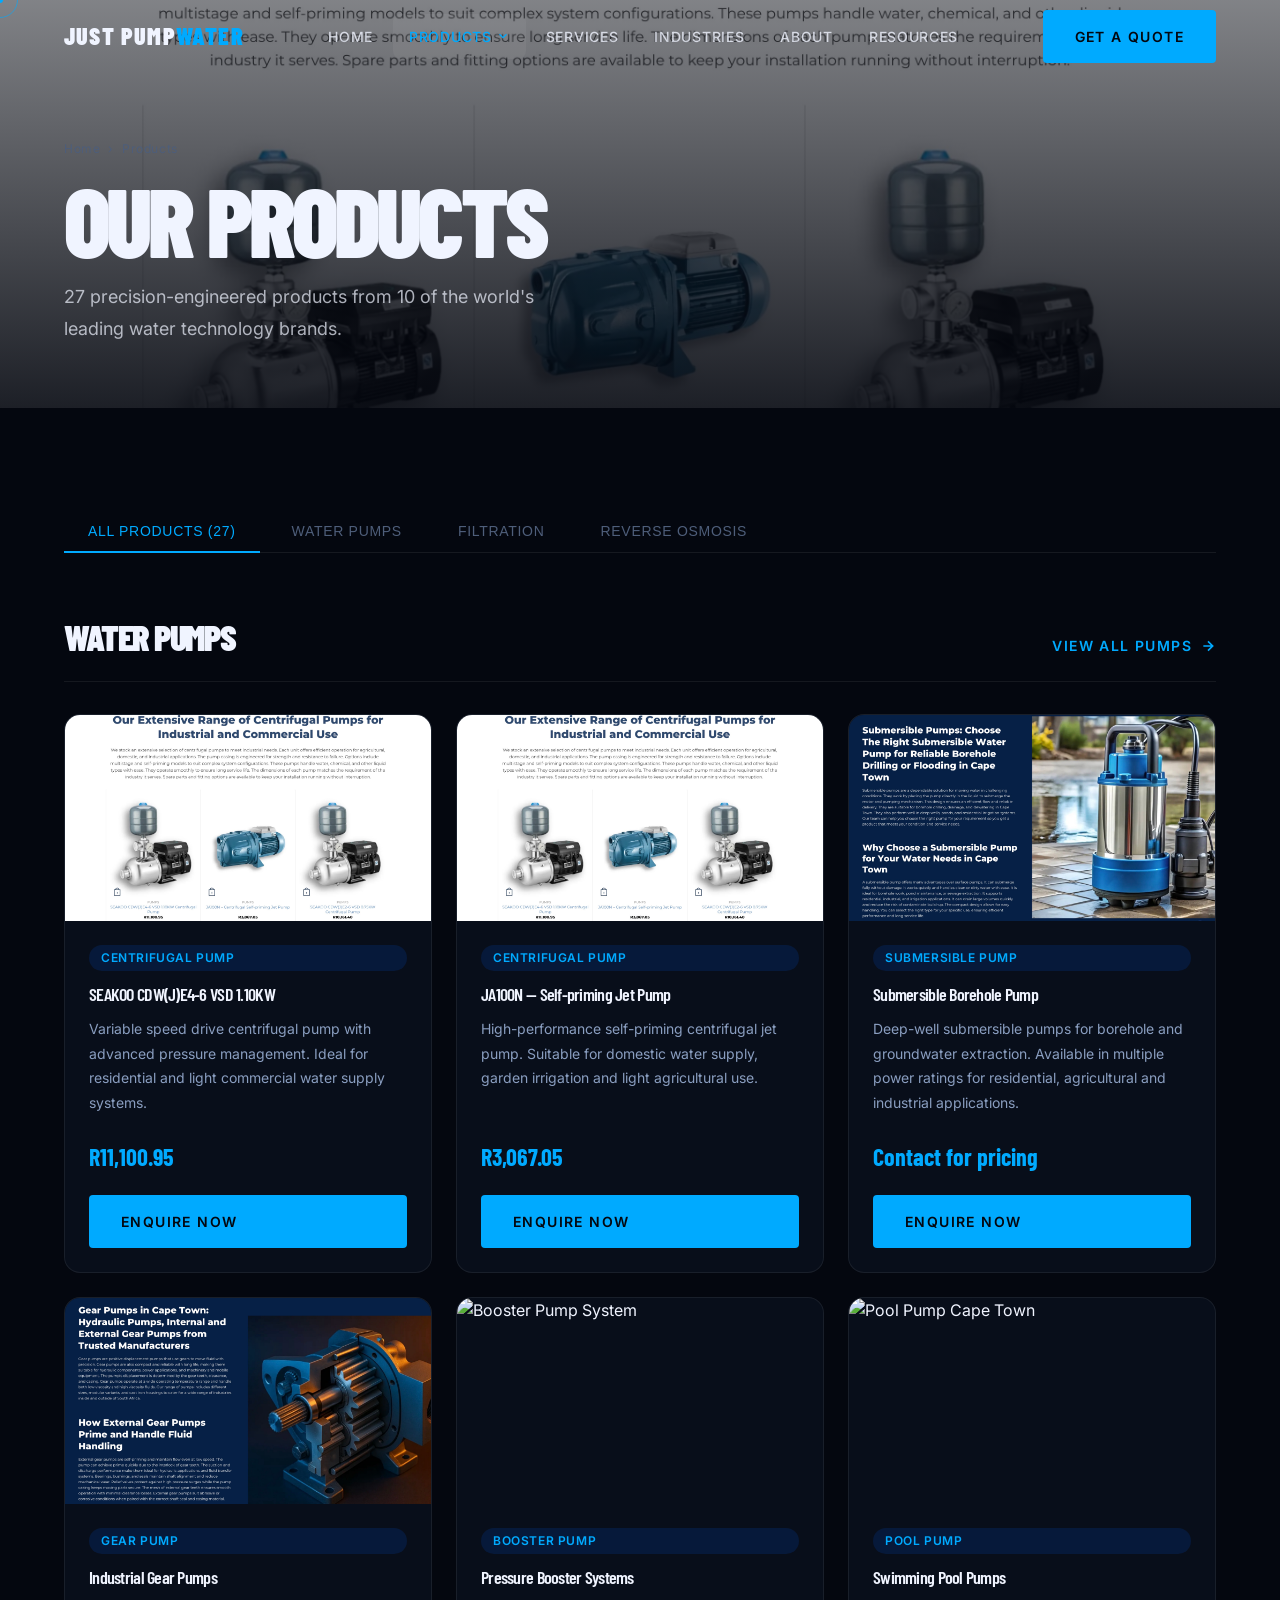
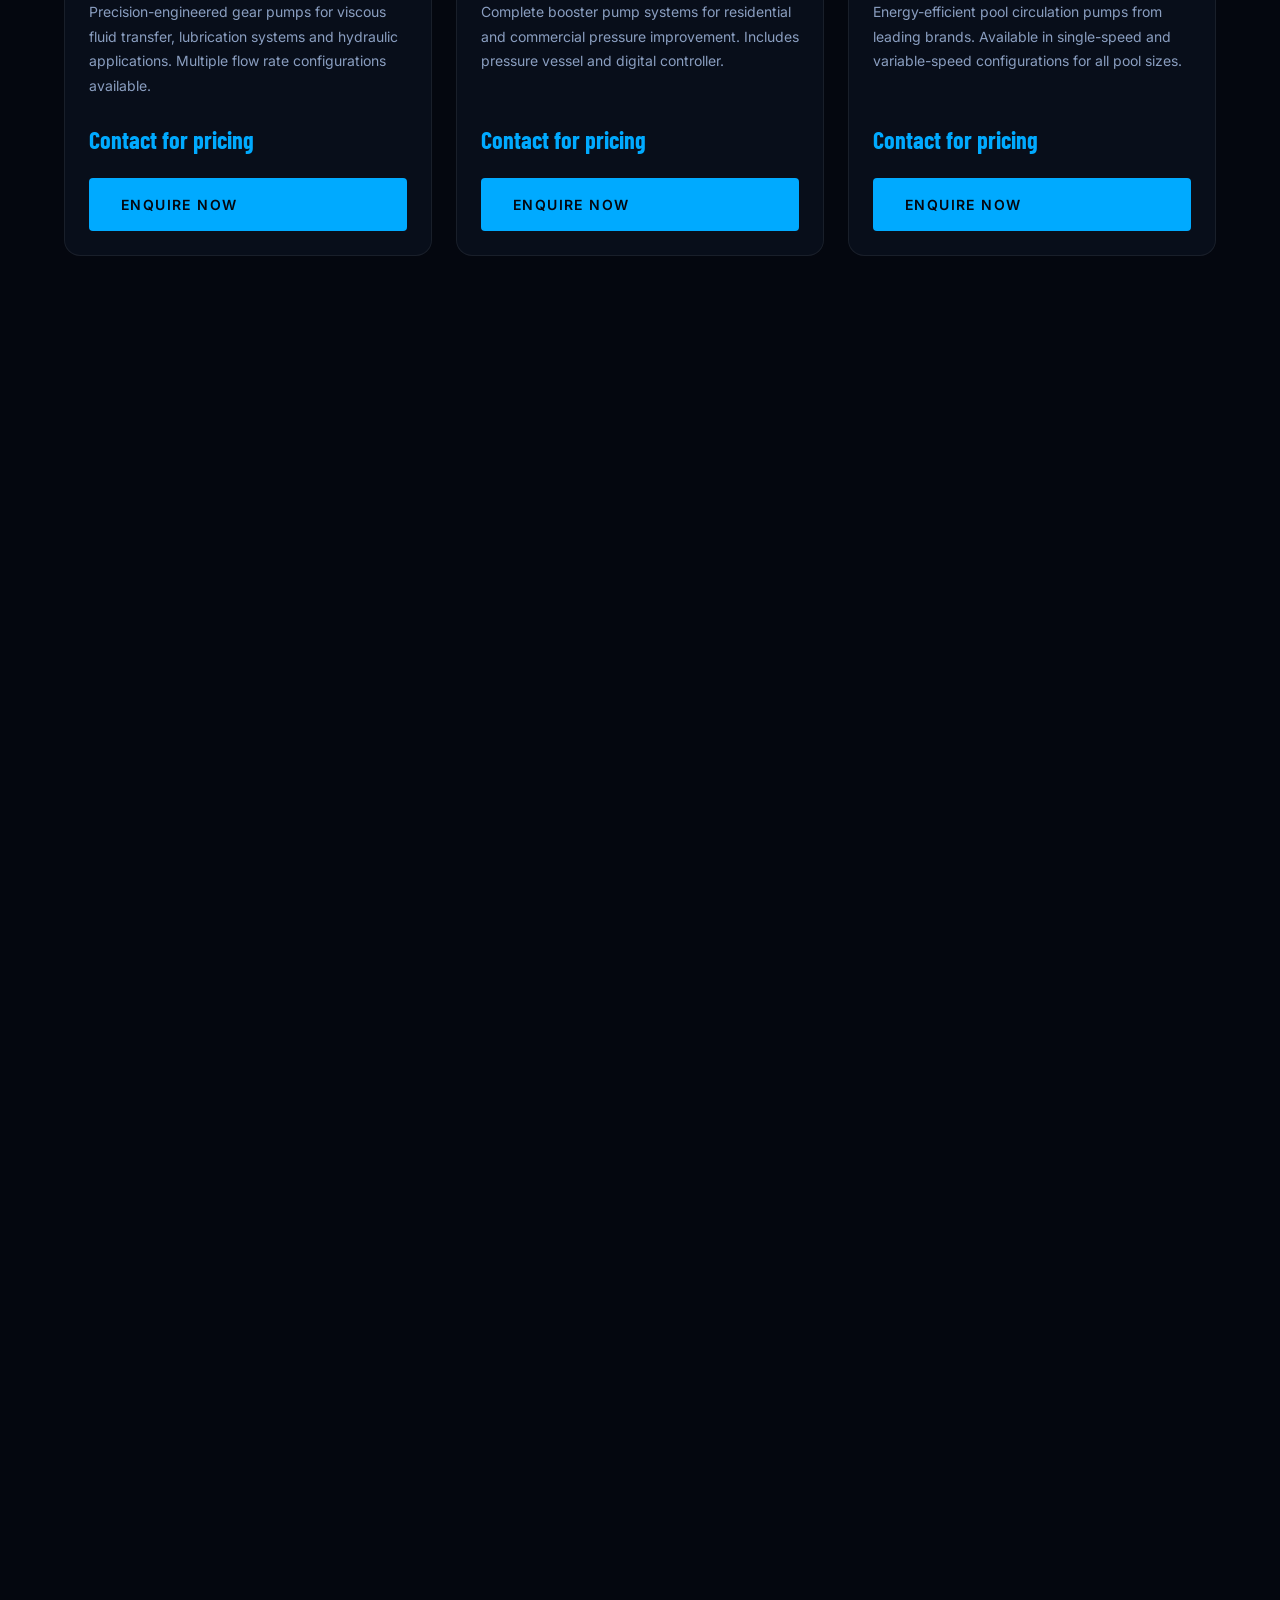
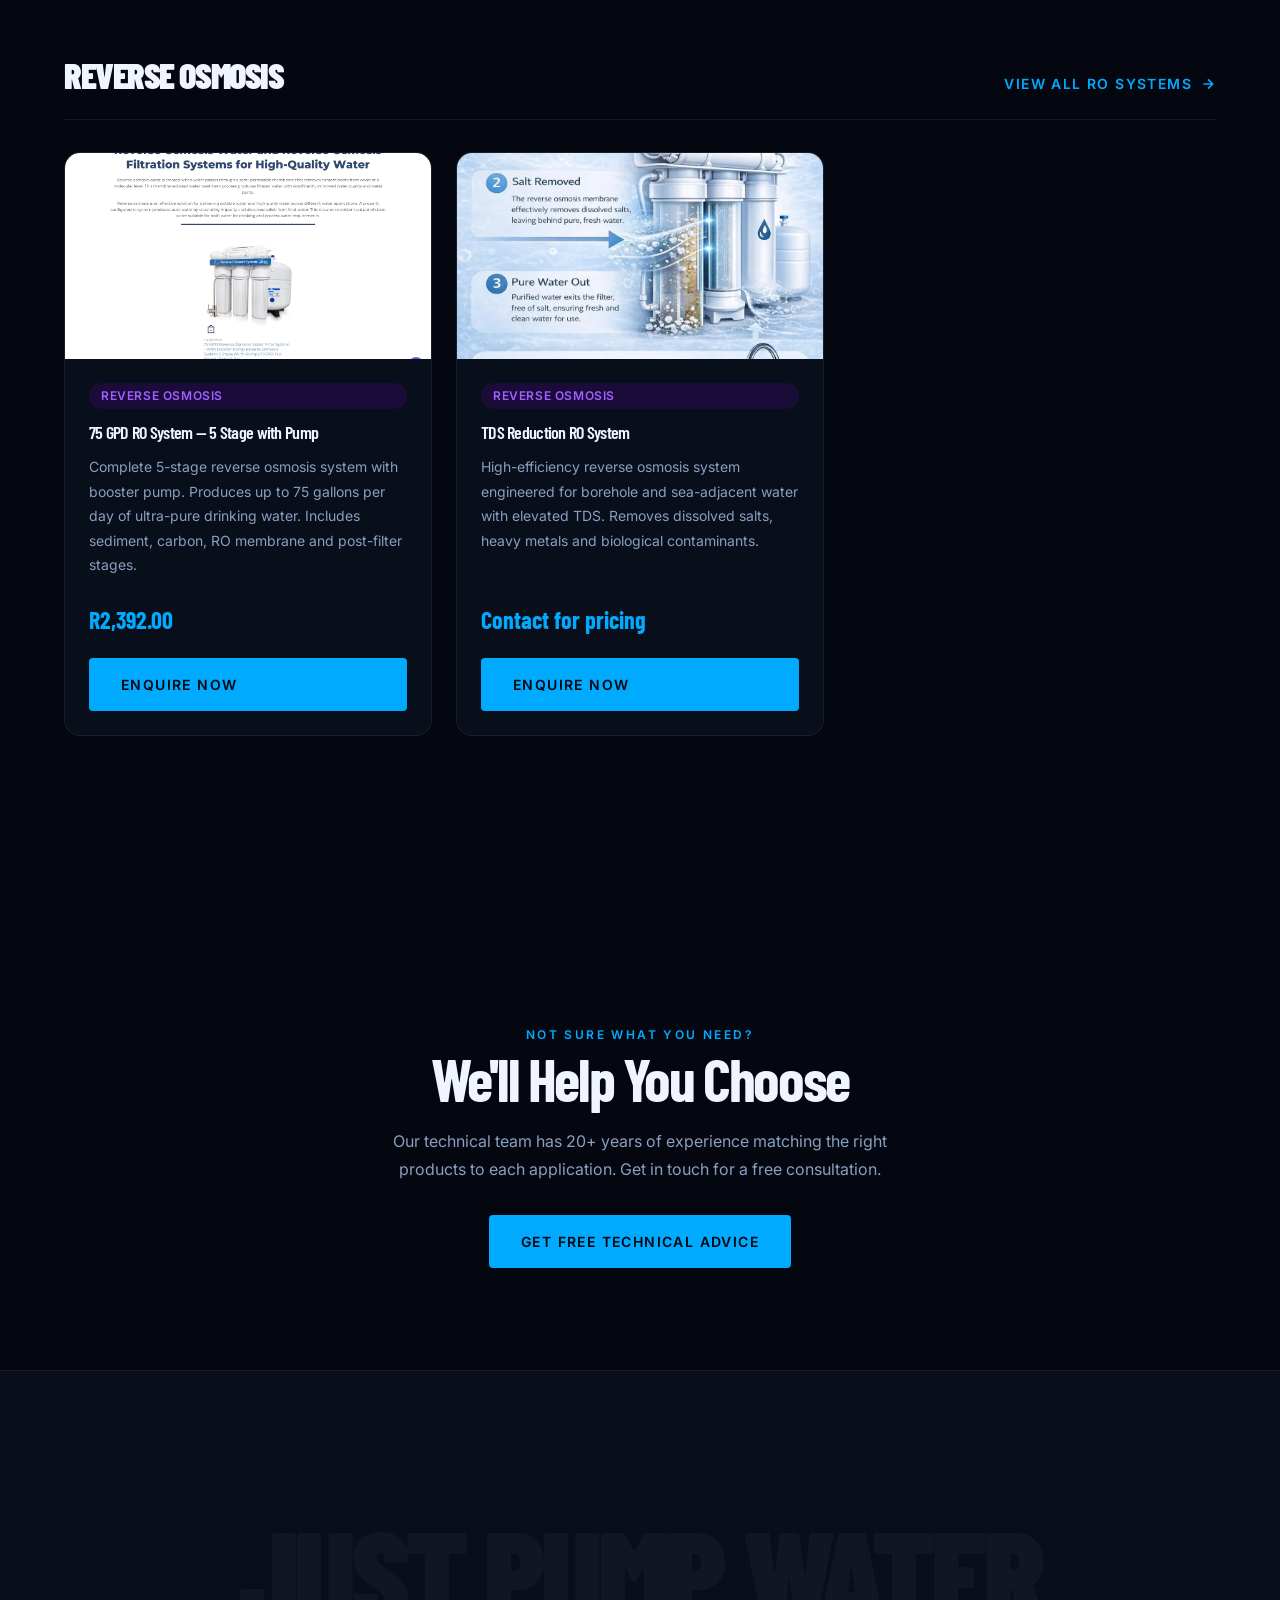
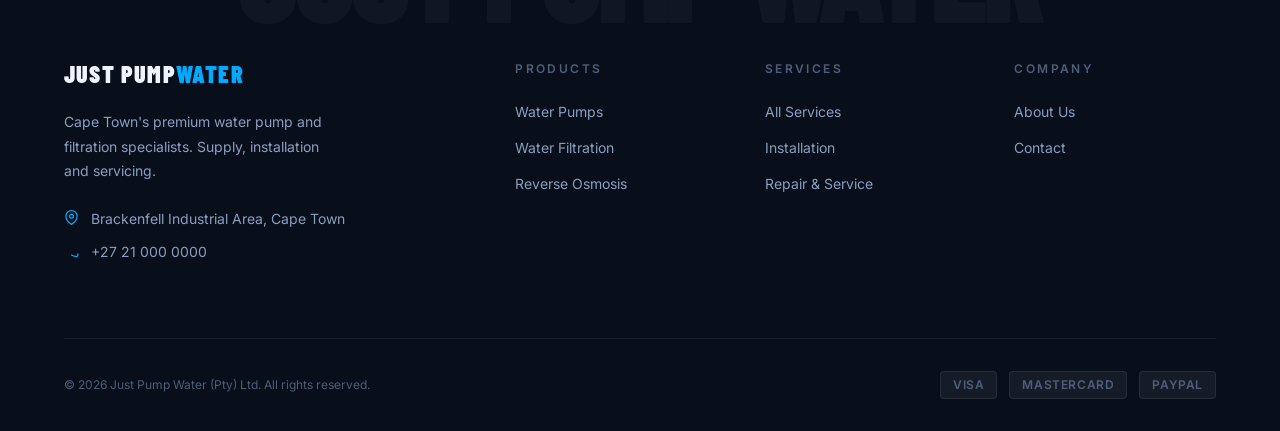
==== pages/products.html @ cc36e590 "Add files via upload" ====
<!DOCTYPE html>
<html lang="en-ZA">
<head>
  <meta charset="UTF-8" />
  <meta name="viewport" content="width=device-width, initial-scale=1.0" />
  <title>All Products | Just Pump Water — Pumps, Filtration & Reverse Osmosis Cape Town</title>
  <meta name="description" content="Browse Just Pump Water's full product range — water pumps, filtration systems, and reverse osmosis. 27 products from 10 premium brands. Cape Town." />
  <link rel="canonical" href="https://justpumpwater.co.za/pages/products" />
  <link rel="stylesheet" href="../styles/base.css" />
  <link rel="stylesheet" href="../styles/components/navigation.css" />
  <link rel="stylesheet" href="../styles/pages/products.css" />
</head>
<body>

<div class="cursor-dot" aria-hidden="true"></div>
<div class="cursor-ring" aria-hidden="true"></div>

<!-- Header (shared) -->
<header class="site-header is-scrolled" data-header data-nav>
  <div class="container">
    <div class="header-main">
      <a href="../index.html" class="site-logo" aria-label="Just Pump Water — Home">
        <div class="logo-text">JUST PUMP<span>WATER</span></div>
      </a>
      <nav aria-label="Primary navigation">
        <ul class="primary-nav" data-nav-menu role="list">
          <li class="nav-item"><a href="../index.html" class="nav-link">Home</a></li>
          <li class="nav-item" data-dropdown>
            <a href="products.html" class="nav-link is-active" data-dropdown-trigger>Products <svg viewBox="0 0 24 24" fill="none" stroke="currentColor" stroke-width="2"><polyline points="6 9 12 15 18 9"/></svg></a>
            <div class="dropdown-panel is-wide" data-dropdown-panel>
              <a href="pumps.html" class="dropdown-item"><span class="dropdown-item-text"><span class="dropdown-item-label">Water Pumps</span><span class="dropdown-item-desc">Centrifugal, submersible, gear & more</span></span></a>
              <a href="filtration.html" class="dropdown-item"><span class="dropdown-item-text"><span class="dropdown-item-label">Water Filtration</span><span class="dropdown-item-desc">Sediment, carbon, iron removal & more</span></span></a>
              <a href="reverse-osmosis.html" class="dropdown-item"><span class="dropdown-item-text"><span class="dropdown-item-label">Reverse Osmosis</span><span class="dropdown-item-desc">High-purity water filtration systems</span></span></a>
              <a href="products.html" class="dropdown-item"><span class="dropdown-item-text"><span class="dropdown-item-label">Full Catalogue</span><span class="dropdown-item-desc">Browse all 27 products</span></span></a>
            </div>
          </li>
          <li class="nav-item"><a href="services.html" class="nav-link">Services</a></li>
          <li class="nav-item"><a href="industries.html" class="nav-link">Industries</a></li>
          <li class="nav-item"><a href="about.html" class="nav-link">About</a></li>
          <li class="nav-item"><a href="resources.html" class="nav-link">Resources</a></li>
        </ul>
      </nav>
      <div class="header-cta">
        <a href="contact.html" class="btn btn--primary">Get a Quote</a>
        <button class="nav-toggle" data-nav-toggle aria-expanded="false" aria-label="Open menu"><span></span><span></span><span></span></button>
      </div>
    </div>
  </div>
</header>

<div class="mobile-menu-overlay" data-nav-overlay></div>
<nav class="mobile-menu" aria-label="Mobile navigation">
  <div class="mobile-menu-inner">
    <div data-nav-item class="mobile-nav-item"><a href="../index.html" class="mobile-nav-link">Home</a></div>
    <div data-nav-item class="mobile-nav-item"><a href="products.html" class="mobile-nav-link">Products</a></div>
    <div data-nav-item class="mobile-nav-item"><a href="pumps.html" class="mobile-nav-link">Water Pumps</a></div>
    <div data-nav-item class="mobile-nav-item"><a href="filtration.html" class="mobile-nav-link">Filtration</a></div>
    <div data-nav-item class="mobile-nav-item"><a href="services.html" class="mobile-nav-link">Services</a></div>
    <div data-nav-item class="mobile-nav-item"><a href="about.html" class="mobile-nav-link">About</a></div>
    <div data-nav-item class="mobile-nav-item"><a href="contact.html" class="mobile-nav-link">Contact</a></div>
    <div data-nav-item class="mobile-nav-item" style="margin-top:var(--space-8)">
      <a href="contact.html" class="btn btn--primary" style="width:100%;justify-content:center">Get a Quote</a>
    </div>
  </div>
</nav>

<!-- Page Hero -->
<section class="page-hero">
  <div class="page-hero-bg">
    <img src="../website-images/Centrifugal_Pumps_Range.jpeg" alt="" aria-hidden="true" />
    <div class="page-hero-overlay"></div>
  </div>
  <div class="container page-hero-content">
    <nav class="breadcrumb" aria-label="Breadcrumb">
      <a href="../index.html">Home</a>
      <span>›</span>
      <span>Products</span>
    </nav>
    <h1 data-animate="fade-up">Our Products</h1>
    <p data-animate="fade-up" data-delay="100">
      27 precision-engineered products from 10 of the world's leading water technology brands.
    </p>
  </div>
</section>

<!-- Category Filter Tabs -->
<section class="section products-catalogue">
  <div class="container">

    <div class="catalogue-tabs" data-tabs>
      <div class="tab-list" role="tablist">
        <button class="tab-btn" data-tab="all" role="tab" aria-selected="true">All Products (27)</button>
        <button class="tab-btn" data-tab="pumps" role="tab">Water Pumps</button>
        <button class="tab-btn" data-tab="filtration" role="tab">Filtration</button>
        <button class="tab-btn" data-tab="ro" role="tab">Reverse Osmosis</button>
      </div>
    </div>

    <!-- PUMPS CATEGORY -->
    <div class="catalogue-section" id="pumps" data-animate="fade-up">
      <div class="catalogue-section-header">
        <h2>Water Pumps</h2>
        <a href="pumps.html" class="btn-arrow">
          View All Pumps
          <svg width="16" height="16" viewBox="0 0 24 24" fill="none" stroke="currentColor" stroke-width="2.5"><path d="M5 12h14M12 5l7 7-7 7"/></svg>
        </a>
      </div>

      <div class="products-grid-full" data-stagger="fade-up" data-stagger-delay="60">

        <div class="product-full-card">
          <div class="product-full-media">
            <img src="../website-images/Centrifugal_Pumps_Range.jpeg" alt="SEAKOO CDW(J)E4-6 VSD Centrifugal Pump" loading="lazy" />
          </div>
          <div class="product-full-body">
            <span class="product-full-badge">Centrifugal Pump</span>
            <h3>SEAKOO CDW(J)E4-6 VSD 1.10KW</h3>
            <p>Variable speed drive centrifugal pump with advanced pressure management. Ideal for residential and light commercial water supply systems.</p>
            <div class="product-full-price">R11,100.95</div>
            <a href="contact.html?product=seakoo-cdw-e4" class="btn btn--primary">Enquire Now</a>
          </div>
        </div>

        <div class="product-full-card">
          <div class="product-full-media">
            <img src="../website-images/Centrifugal_Pumps_Range.jpeg" alt="JA100N Self-priming Centrifugal Jet Pump" loading="lazy" />
          </div>
          <div class="product-full-body">
            <span class="product-full-badge">Centrifugal Pump</span>
            <h3>JA100N — Self-priming Jet Pump</h3>
            <p>High-performance self-priming centrifugal jet pump. Suitable for domestic water supply, garden irrigation and light agricultural use.</p>
            <div class="product-full-price">R3,067.05</div>
            <a href="contact.html?product=ja100n" class="btn btn--primary">Enquire Now</a>
          </div>
        </div>

        <div class="product-full-card">
          <div class="product-full-media">
            <img src="../website-images/Submersible_Pumps_Cape_Town.jpeg" alt="Submersible Pump Cape Town" loading="lazy" />
          </div>
          <div class="product-full-body">
            <span class="product-full-badge">Submersible Pump</span>
            <h3>Submersible Borehole Pump</h3>
            <p>Deep-well submersible pumps for borehole and groundwater extraction. Available in multiple power ratings for residential, agricultural and industrial applications.</p>
            <div class="product-full-price">Contact for pricing</div>
            <a href="contact.html?product=submersible" class="btn btn--primary">Enquire Now</a>
          </div>
        </div>

        <div class="product-full-card">
          <div class="product-full-media">
            <img src="../website-images/Gear_Pumps_Cape_Town.jpeg" alt="Gear Pump Cape Town" loading="lazy" />
          </div>
          <div class="product-full-body">
            <span class="product-full-badge">Gear Pump</span>
            <h3>Industrial Gear Pumps</h3>
            <p>Precision-engineered gear pumps for viscous fluid transfer, lubrication systems and hydraulic applications. Multiple flow rate configurations available.</p>
            <div class="product-full-price">Contact for pricing</div>
            <a href="contact.html?product=gear-pump" class="btn btn--primary">Enquire Now</a>
          </div>
        </div>

        <div class="product-full-card">
          <div class="product-full-media">
            <img src="../website-images/Booster_Pump_System.jpeg" alt="Booster Pump System" loading="lazy" />
          </div>
          <div class="product-full-body">
            <span class="product-full-badge">Booster Pump</span>
            <h3>Pressure Booster Systems</h3>
            <p>Complete booster pump systems for residential and commercial pressure improvement. Includes pressure vessel and digital controller.</p>
            <div class="product-full-price">Contact for pricing</div>
            <a href="contact.html?product=booster" class="btn btn--primary">Enquire Now</a>
          </div>
        </div>

        <div class="product-full-card">
          <div class="product-full-media">
            <img src="../website-images/Pool_Pump_Cape_Town.jpeg" alt="Pool Pump Cape Town" loading="lazy" />
          </div>
          <div class="product-full-body">
            <span class="product-full-badge">Pool Pump</span>
            <h3>Swimming Pool Pumps</h3>
            <p>Energy-efficient pool circulation pumps from leading brands. Available in single-speed and variable-speed configurations for all pool sizes.</p>
            <div class="product-full-price">Contact for pricing</div>
            <a href="contact.html?product=pool-pump" class="btn btn--primary">Enquire Now</a>
          </div>
        </div>

      </div>
    </div>

    <!-- FILTRATION CATEGORY -->
    <div class="catalogue-section" id="filtration" data-animate="fade-up">
      <div class="catalogue-section-header">
        <h2>Water Filtration</h2>
        <a href="filtration.html" class="btn-arrow">
          View All Filtration
          <svg width="16" height="16" viewBox="0 0 24 24" fill="none" stroke="currentColor" stroke-width="2.5"><path d="M5 12h14M12 5l7 7-7 7"/></svg>
        </a>
      </div>

      <div class="products-grid-full" data-stagger="fade-up" data-stagger-delay="60">

        <div class="product-full-card">
          <div class="product-full-media">
            <img src="../website-images/Iron_Removal_Filter.webp" alt="Iron Removal Filter" loading="lazy" />
          </div>
          <div class="product-full-body">
            <span class="product-full-badge product-full-badge--filtration">Filtration</span>
            <h3>Iron Removal Filter</h3>
            <p>Oxidising media filter removes dissolved iron, manganese and hydrogen sulphide from borehole water. Restores water clarity and protects downstream equipment.</p>
            <div class="product-full-price">Contact for pricing</div>
            <a href="contact.html?product=iron-removal" class="btn btn--primary">Enquire Now</a>
          </div>
        </div>

        <div class="product-full-card">
          <div class="product-full-media">
            <img src="../website-images/Sediment_Water_Filters.webp" alt="Sediment Water Filters" loading="lazy" />
          </div>
          <div class="product-full-body">
            <span class="product-full-badge product-full-badge--filtration">Filtration</span>
            <h3>Pleated Sediment Filters — 5 Micron</h3>
            <p>High-capacity pleated sediment filter cartridges. Removes particles, silt, sand and rust. Available in 5, 10, 20 and 50 micron ratings.</p>
            <div class="product-full-price">From R52.90</div>
            <a href="contact.html?product=sediment-filter" class="btn btn--primary">Enquire Now</a>
          </div>
        </div>

        <div class="product-full-card">
          <div class="product-full-media">
            <img src="../website-images/Activated_Carbon_Filter_Layers.jpeg" alt="Activated Carbon Filter" loading="lazy" />
          </div>
          <div class="product-full-body">
            <span class="product-full-badge product-full-badge--filtration">Filtration</span>
            <h3>Activated Carbon Block Filter</h3>
            <p>Multi-layer activated carbon filter removes chlorine, chloramines, taste, odour and organic compounds. Improves water quality for drinking and cooking.</p>
            <div class="product-full-price">Contact for pricing</div>
            <a href="contact.html?product=carbon-filter" class="btn btn--primary">Enquire Now</a>
          </div>
        </div>

        <div class="product-full-card">
          <div class="product-full-media">
            <img src="../website-images/Water_Softener_How_It_Works.webp" alt="Water Softener" loading="lazy" />
          </div>
          <div class="product-full-body">
            <span class="product-full-badge product-full-badge--filtration">Filtration</span>
            <h3>Water Softener System</h3>
            <p>Ion exchange water softener eliminates hard water scale. Extends lifespan of appliances, pipes and fixtures. Auto-regeneration with digital controller.</p>
            <div class="product-full-price">Contact for pricing</div>
            <a href="contact.html?product=water-softener" class="btn btn--primary">Enquire Now</a>
          </div>
        </div>

      </div>
    </div>

    <!-- REVERSE OSMOSIS CATEGORY -->
    <div class="catalogue-section" id="reverse-osmosis-section" data-animate="fade-up">
      <div class="catalogue-section-header">
        <h2>Reverse Osmosis</h2>
        <a href="reverse-osmosis.html" class="btn-arrow">
          View All RO Systems
          <svg width="16" height="16" viewBox="0 0 24 24" fill="none" stroke="currentColor" stroke-width="2.5"><path d="M5 12h14M12 5l7 7-7 7"/></svg>
        </a>
      </div>

      <div class="products-grid-full" data-stagger="fade-up" data-stagger-delay="60">

        <div class="product-full-card">
          <div class="product-full-media">
            <img src="../website-images/Reverse_Osmosis_System_75GPD.jpeg" alt="75 GPD Reverse Osmosis System" loading="lazy" />
          </div>
          <div class="product-full-body">
            <span class="product-full-badge product-full-badge--ro">Reverse Osmosis</span>
            <h3>75 GPD RO System — 5 Stage with Pump</h3>
            <p>Complete 5-stage reverse osmosis system with booster pump. Produces up to 75 gallons per day of ultra-pure drinking water. Includes sediment, carbon, RO membrane and post-filter stages.</p>
            <div class="product-full-price">R2,392.00</div>
            <a href="contact.html?product=ro-75gpd" class="btn btn--primary">Enquire Now</a>
          </div>
        </div>

        <div class="product-full-card">
          <div class="product-full-media">
            <img src="../website-images/Reverse_Osmosis_Salt_Removal.webp" alt="Reverse Osmosis Salt Removal" loading="lazy" />
          </div>
          <div class="product-full-body">
            <span class="product-full-badge product-full-badge--ro">Reverse Osmosis</span>
            <h3>TDS Reduction RO System</h3>
            <p>High-efficiency reverse osmosis system engineered for borehole and sea-adjacent water with elevated TDS. Removes dissolved salts, heavy metals and biological contaminants.</p>
            <div class="product-full-price">Contact for pricing</div>
            <a href="contact.html?product=ro-tds" class="btn btn--primary">Enquire Now</a>
          </div>
        </div>

      </div>
    </div>

  </div>
</section>

<!-- CTA -->
<section class="section section--dark" style="text-align:center">
  <div class="container" style="max-width:640px">
    <span class="label" data-animate="fade-up">Not sure what you need?</span>
    <h2 data-animate="fade-up" data-delay="100">We'll Help You Choose</h2>
    <p data-animate="fade-up" data-delay="200" style="color:var(--color-text-secondary);margin:var(--space-4) 0 var(--space-8)">
      Our technical team has 20+ years of experience matching the right products to
      each application. Get in touch for a free consultation.
    </p>
    <a href="contact.html" class="btn btn--primary btn--lg" data-animate="fade-up" data-delay="300">Get Free Technical Advice</a>
  </div>
</section>

<!-- Footer -->
<footer class="site-footer">
  <div class="footer-statement" aria-hidden="true"><div class="footer-statement-text">JUST PUMP WATER</div></div>
  <div class="container">
    <div class="footer-grid">
      <div class="footer-brand-col">
        <div class="logo-text" style="margin-bottom:var(--space-6)">JUST PUMP<span>WATER</span></div>
        <p class="footer-tagline">Cape Town's premium water pump and filtration specialists. Supply, installation and servicing.</p>
        <div>
          <div class="footer-contact-item"><svg width="15" height="15" viewBox="0 0 24 24" fill="none" stroke="currentColor" stroke-width="2"><path d="M21 10c0 7-9 13-9 13s-9-6-9-13a9 9 0 0118 0z"/><circle cx="12" cy="10" r="3"/></svg>Brackenfell Industrial Area, Cape Town</div>
          <div class="footer-contact-item"><svg width="15" height="15" viewBox="0 0 24 24" fill="none" stroke="currentColor" stroke-width="2"><path d="M22 16.92v3a2 2 0 01-2.18 2 19.79 19.79 0 01-8.63-3.07"/></svg><a href="tel:+27210000000">+27 21 000 0000</a></div>
        </div>
      </div>
      <div>
        <h3 class="footer-col-title">Products</h3>
        <ul class="footer-links">
          <li><a href="pumps.html">Water Pumps</a></li>
          <li><a href="filtration.html">Water Filtration</a></li>
          <li><a href="reverse-osmosis.html">Reverse Osmosis</a></li>
        </ul>
      </div>
      <div>
        <h3 class="footer-col-title">Services</h3>
        <ul class="footer-links">
          <li><a href="services.html">All Services</a></li>
          <li><a href="services.html#installation">Installation</a></li>
          <li><a href="services.html#repair">Repair & Service</a></li>
        </ul>
      </div>
      <div>
        <h3 class="footer-col-title">Company</h3>
        <ul class="footer-links">
          <li><a href="about.html">About Us</a></li>
          <li><a href="contact.html">Contact</a></li>
        </ul>
      </div>
    </div>
    <div class="footer-bottom">
      <p class="footer-copy">© 2026 Just Pump Water (Pty) Ltd. All rights reserved.</p>
      <div class="footer-payment">
        <span class="payment-badge">VISA</span>
        <span class="payment-badge">MASTERCARD</span>
        <span class="payment-badge">PAYPAL</span>
      </div>
    </div>
  </div>
</footer>

<a href="https://wa.me/27210000000" class="whatsapp-float" data-whatsapp target="_blank" rel="noopener" aria-label="Chat on WhatsApp">
  <svg width="26" height="26" viewBox="0 0 24 24" fill="currentColor"><path d="M17.472 14.382c-.297-.149-1.758-.867-2.03-.967-.273-.099-.471-.148-.67.15-.197.297-.767.966-.94 1.164-.173.199-.347.223-.644.075-.297-.15-1.255-.463-2.39-1.475-.883-.788-1.48-1.761-1.653-2.059-.173-.297-.018-.458.13-.606.134-.133.298-.347.446-.52.149-.174.198-.298.298-.497.099-.198.05-.371-.025-.52-.075-.149-.669-1.612-.916-2.207-.242-.579-.487-.5-.669-.51-.173-.008-.371-.01-.57-.01-.198 0-.52.074-.792.372-.272.297-1.04 1.016-1.04 2.479 0 1.462 1.065 2.875 1.213 3.074.149.198 2.096 3.2 5.077 4.487.709.306 1.262.489 1.694.625.712.227 1.36.195 1.871.118.571-.085 1.758-.719 2.006-1.413.248-.694.248-1.289.173-1.413-.074-.124-.272-.198-.57-.347m-5.421 7.403h-.004a9.87 9.87 0 01-5.031-1.378l-.361-.214-3.741.982.998-3.648-.235-.374a9.86 9.86 0 01-1.51-5.26c.001-5.45 4.436-9.884 9.888-9.884 2.64 0 5.122 1.03 6.988 2.898a9.825 9.825 0 012.893 6.994c-.003 5.45-4.437 9.884-9.885 9.884m8.413-18.297A11.815 11.815 0 0012.05 0C5.495 0 .16 5.335.157 11.892c0 2.096.547 4.142 1.588 5.945L.057 24l6.305-1.654a11.882 11.882 0 005.683 1.448h.005c6.554 0 11.89-5.335 11.893-11.893a11.821 11.821 0 00-3.48-8.413z"/></svg>
</a>

<script src="../scripts/scroll-animations.js" type="module"></script>
<script src="../scripts/navigation.js" type="module"></script>
<script src="../scripts/main.js" type="module"></script>
</body>
</html>
---- styles/base.css ----
/**
 * base.css
 * Just Pump Water — Base Reset & Global Styles
 */

@import url('https://fonts.googleapis.com/css2?family=Barlow+Condensed:ital,wght@0,300;0,400;0,600;0,700;0,900;1,700&family=Inter:wght@300;400;500;600;700&display=swap');
@import './design-tokens.css';

/* ─── Reset ──────────────────────────────────────────────────── */

*, *::before, *::after {
  box-sizing: border-box;
  margin: 0;
  padding: 0;
}

html {
  font-size: 16px;
  scroll-behavior: smooth;
  -webkit-text-size-adjust: 100%;
  text-rendering: optimizeLegibility;
  -webkit-font-smoothing: antialiased;
  -moz-osx-font-smoothing: grayscale;
}

body {
  font-family: var(--font-body);
  font-size: var(--text-base);
  font-weight: var(--weight-regular);
  line-height: var(--leading-normal);
  color: var(--color-text);
  background-color: var(--color-bg);
  overflow-x: hidden;
  cursor: none; /* Custom cursor active */
}

/* ─── Custom Cursor ───────────────────────────────────────────── */

.cursor-dot,
.cursor-ring {
  position: fixed;
  top: 0;
  left: 0;
  pointer-events: none;
  z-index: var(--z-toast);
  transform: translate(-50%, -50%);
  transition: opacity var(--duration-base) var(--ease-out);
}

.cursor-dot {
  width: 6px;
  height: 6px;
  background: var(--color-accent);
  border-radius: var(--radius-full);
}

.cursor-ring {
  width: 36px;
  height: 36px;
  border: 1.5px solid rgba(0, 170, 255, 0.6);
  border-radius: var(--radius-full);
  transition: width var(--duration-base) var(--ease-out),
              height var(--duration-base) var(--ease-out),
              background var(--duration-base) var(--ease-out),
              opacity var(--duration-base) var(--ease-out);
}

.cursor-ring.cursor-hover {
  width: 60px;
  height: 60px;
  background: rgba(0, 170, 255, 0.08);
  border-color: var(--color-accent);
}

body:not(.cursor-active) .cursor-dot,
body:not(.cursor-active) .cursor-ring {
  opacity: 0;
}

/* ─── Selection ───────────────────────────────────────────────── */

::selection {
  background: var(--color-accent);
  color: var(--color-bg);
}

/* ─── Scrollbar ───────────────────────────────────────────────── */

::-webkit-scrollbar {
  width: 6px;
}

::-webkit-scrollbar-track {
  background: var(--color-surface);
}

::-webkit-scrollbar-thumb {
  background: var(--color-brand);
  border-radius: var(--radius-full);
}

::-webkit-scrollbar-thumb:hover {
  background: var(--color-accent);
}

/* ─── Typography ──────────────────────────────────────────────── */

h1, h2, h3, h4, h5, h6 {
  font-family: var(--font-display);
  font-weight: var(--weight-bold);
  line-height: var(--leading-tight);
  letter-spacing: var(--tracking-tight);
  color: var(--color-text);
}

h1 { font-size: clamp(var(--text-5xl), 7vw, var(--text-8xl)); }
h2 { font-size: clamp(var(--text-4xl), 5vw, var(--text-6xl)); }
h3 { font-size: clamp(var(--text-2xl), 3vw, var(--text-4xl)); }
h4 { font-size: clamp(var(--text-xl), 2.5vw, var(--text-3xl)); }
h5 { font-size: clamp(var(--text-lg), 2vw, var(--text-2xl)); }
h6 { font-size: var(--text-lg); }

p {
  line-height: var(--leading-relaxed);
  color: var(--color-text-secondary);
}

a {
  color: inherit;
  text-decoration: none;
  cursor: none;
}

img, video {
  display: block;
  max-width: 100%;
}

/* ─── Layout Utilities ────────────────────────────────────────── */

.container {
  width: 100%;
  max-width: var(--container-max);
  margin-left: auto;
  margin-right: auto;
  padding-left: var(--section-px);
  padding-right: var(--section-px);
}

.container--wide {
  max-width: var(--container-wide);
}

.container--full {
  max-width: 100%;
  padding-left: 0;
  padding-right: 0;
}

.section {
  padding-top: var(--section-py);
  padding-bottom: var(--section-py);
  position: relative;
}

.section--dark {
  background-color: var(--color-bg);
}

.section--surface {
  background-color: var(--color-surface);
}

/* ─── Label / Eyebrow Text ────────────────────────────────────── */

.label {
  font-family: var(--font-body);
  font-size: var(--text-xs);
  font-weight: var(--weight-semibold);
  letter-spacing: var(--tracking-widest);
  text-transform: uppercase;
  color: var(--color-accent);
}

/* ─── Dividers ────────────────────────────────────────────────── */

.divider {
  width: 60px;
  height: 2px;
  background: linear-gradient(to right, var(--color-accent), transparent);
  margin: var(--space-6) 0;
}

/* ─── Buttons ─────────────────────────────────────────────────── */

.btn {
  display: inline-flex;
  align-items: center;
  gap: var(--space-3);
  font-family: var(--font-body);
  font-size: var(--text-sm);
  font-weight: var(--weight-semibold);
  letter-spacing: var(--tracking-wider);
  text-transform: uppercase;
  padding: var(--space-4) var(--space-8);
  border-radius: var(--radius-sm);
  border: none;
  cursor: none;
  transition: var(--transition-base);
  white-space: nowrap;
  position: relative;
  overflow: hidden;
}

.btn::after {
  content: '';
  position: absolute;
  inset: 0;
  background: rgba(255,255,255,0.08);
  opacity: 0;
  transition: opacity var(--duration-fast) var(--ease-out);
}

.btn:hover::after {
  opacity: 1;
}

.btn--primary {
  background: var(--color-accent);
  color: var(--color-bg);
}

.btn--primary:hover {
  background: var(--color-accent-bright);
  box-shadow: 0 0 24px rgba(0, 170, 255, 0.4);
  transform: translateY(-2px);
}

.btn--ghost {
  background: transparent;
  color: var(--color-text);
  border: 1px solid var(--color-border-strong);
}

.btn--ghost:hover {
  border-color: var(--color-accent);
  color: var(--color-accent);
  transform: translateY(-2px);
}

.btn--brand {
  background: var(--color-brand);
  color: var(--color-text);
}

.btn--brand:hover {
  background: var(--color-brand-light);
  box-shadow: var(--shadow-brand);
  transform: translateY(-2px);
}

.btn-arrow {
  display: inline-flex;
  align-items: center;
  gap: var(--space-2);
  font-size: var(--text-sm);
  font-weight: var(--weight-semibold);
  letter-spacing: var(--tracking-wider);
  text-transform: uppercase;
  color: var(--color-accent);
  transition: var(--transition-base);
  cursor: none;
}

.btn-arrow svg {
  transition: transform var(--duration-base) var(--ease-out);
}

.btn-arrow:hover {
  color: var(--color-accent-bright);
}

.btn-arrow:hover svg {
  transform: translateX(6px);
}

/* ─── Utility Classes ─────────────────────────────────────────── */

.visually-hidden {
  position: absolute;
  width: 1px;
  height: 1px;
  padding: 0;
  margin: -1px;
  overflow: hidden;
  clip: rect(0,0,0,0);
  white-space: nowrap;
  border: 0;
}

.text-accent   { color: var(--color-accent); }
.text-brand    { color: var(--color-brand); }
.text-muted    { color: var(--color-text-secondary); }
.text-center   { text-align: center; }
.text-upper    { text-transform: uppercase; }
.text-condensed { font-family: var(--font-display); }

.flex          { display: flex; }
.flex-col      { flex-direction: column; }
.items-center  { align-items: center; }
.justify-center{ justify-content: center; }
.justify-between{ justify-content: space-between; }
.gap-4         { gap: var(--space-4); }
.gap-8         { gap: var(--space-8); }

.grid-2 {
  display: grid;
  grid-template-columns: var(--grid-cols-2);
  gap: var(--grid-gap);
}

.grid-3 {
  display: grid;
  grid-template-columns: var(--grid-cols-3);
  gap: var(--grid-gap);
}

.grid-4 {
  display: grid;
  grid-template-columns: var(--grid-cols-4);
  gap: var(--grid-gap);
}

/* ─── Noise / Grain Texture Overlay ──────────────────────────── */

.noise-overlay::after {
  content: '';
  position: absolute;
  inset: 0;
  background-image: url("data:image/svg+xml,%3Csvg viewBox='0 0 256 256' xmlns='http://www.w3.org/2000/svg'%3E%3Cfilter id='noise'%3E%3CfeTurbulence type='fractalNoise' baseFrequency='0.9' numOctaves='4' stitchTiles='stitch'/%3E%3C/filter%3E%3Crect width='100%25' height='100%25' filter='url(%23noise)' opacity='0.03'/%3E%3C/svg%3E");
  pointer-events: none;
  z-index: 1;
  opacity: 0.4;
}

/* ─── Glow Lines / Decorative ─────────────────────────────────── */

.glow-line {
  position: absolute;
  height: 1px;
  background: linear-gradient(
    to right,
    transparent,
    var(--color-accent-glow),
    transparent
  );
  pointer-events: none;
}

/* ─── Responsive Media Queries ────────────────────────────────── */

@media (max-width: 1280px) {
  .grid-4 { grid-template-columns: repeat(3, 1fr); }
}

@media (max-width: 1024px) {
  .grid-4 { grid-template-columns: repeat(2, 1fr); }
  .grid-3 { grid-template-columns: repeat(2, 1fr); }
}

@media (max-width: 768px) {
  .grid-4,
  .grid-3,
  .grid-2 { grid-template-columns: 1fr; }
  body { cursor: auto; }
  .cursor-dot, .cursor-ring { display: none; }
  a, .btn { cursor: pointer; }
}
---- styles/components/navigation.css ----
/**
 * navigation.css
 * Just Pump Water — Navigation Component
 */

/* ─── Header Wrapper ─────────────────────────────────────────── */

.site-header {
  position: fixed;
  top: 0;
  left: 0;
  right: 0;
  z-index: var(--z-sticky);
  transition: background var(--duration-slow) var(--ease-out),
              transform var(--duration-base) var(--ease-out),
              padding var(--duration-slow) var(--ease-out),
              box-shadow var(--duration-slow) var(--ease-out);
  padding: 0;
}

/* Transparent over hero */
.site-header:not(.is-scrolled) {
  background: transparent;
}

/* Dark + blur on scroll */
.site-header.is-scrolled {
  background: rgba(4, 7, 15, 0.92);
  backdrop-filter: blur(20px);
  -webkit-backdrop-filter: blur(20px);
  box-shadow: 0 1px 0 var(--color-border), 0 4px 32px rgba(0,0,0,0.5);
}

/* Hide on scroll down */
.site-header.is-hidden {
  transform: translateY(-100%);
}

/* ─── Top Bar ────────────────────────────────────────────────── */

.header-topbar {
  background: rgba(0, 70, 184, 0.15);
  border-bottom: 1px solid rgba(0, 170, 255, 0.1);
  padding: var(--space-2) 0;
  transition: opacity var(--duration-slow) var(--ease-out),
              height var(--duration-slow) var(--ease-out);
  overflow: hidden;
}

.site-header.is-scrolled .header-topbar {
  opacity: 0;
  height: 0;
  padding: 0;
  pointer-events: none;
}

.topbar-inner {
  display: flex;
  align-items: center;
  justify-content: space-between;
  gap: var(--space-4);
}

.topbar-left {
  display: flex;
  align-items: center;
  gap: var(--space-6);
  font-size: var(--text-xs);
  color: var(--color-text-secondary);
}

.topbar-item {
  display: flex;
  align-items: center;
  gap: var(--space-2);
}

.topbar-item svg {
  color: var(--color-accent);
  flex-shrink: 0;
}

.topbar-item a:hover {
  color: var(--color-accent);
}

.topbar-right {
  display: flex;
  align-items: center;
  gap: var(--space-4);
}

.topbar-phone {
  display: flex;
  align-items: center;
  gap: var(--space-2);
  font-size: var(--text-sm);
  font-weight: var(--weight-semibold);
  color: var(--color-accent);
  letter-spacing: var(--tracking-wide);
  transition: var(--transition-fast);
}

.topbar-phone:hover {
  color: var(--color-accent-bright);
}

/* ─── Main Nav Bar ───────────────────────────────────────────── */

.header-main {
  display: flex;
  align-items: center;
  justify-content: space-between;
  height: 72px;
  gap: var(--space-8);
}

.site-header.is-scrolled .header-main {
  height: 64px;
}

/* ─── Logo ───────────────────────────────────────────────────── */

.site-logo {
  flex-shrink: 0;
  display: flex;
  align-items: center;
  gap: var(--space-3);
}

.site-logo img {
  height: 40px;
  width: auto;
  transition: var(--transition-base);
}

.site-header.is-scrolled .site-logo img {
  height: 36px;
}

/* Text fallback logo */
.logo-text {
  font-family: var(--font-display);
  font-size: var(--text-2xl);
  font-weight: var(--weight-black);
  letter-spacing: var(--tracking-wide);
  text-transform: uppercase;
  color: var(--color-text);
  line-height: 1;
}

.logo-text span {
  color: var(--color-accent);
}

/* ─── Primary Nav ────────────────────────────────────────────── */

.primary-nav {
  display: flex;
  align-items: center;
  gap: var(--space-1);
  list-style: none;
}

.nav-item {
  position: relative;
}

.nav-link {
  display: flex;
  align-items: center;
  gap: var(--space-1);
  padding: var(--space-3) var(--space-4);
  font-size: var(--text-sm);
  font-weight: var(--weight-medium);
  letter-spacing: var(--tracking-wide);
  text-transform: uppercase;
  color: rgba(240, 244, 255, 0.8);
  border-radius: var(--radius-md);
  transition: var(--transition-fast);
  white-space: nowrap;
}

.nav-link:hover,
.nav-link.is-active {
  color: var(--color-text);
  background: rgba(255, 255, 255, 0.05);
}

.nav-link.is-active {
  color: var(--color-accent);
}

.nav-link svg {
  width: 14px;
  height: 14px;
  transition: transform var(--duration-fast) var(--ease-out);
}

.nav-item:hover .nav-link svg {
  transform: rotate(180deg);
}

/* ─── Dropdown Panel ─────────────────────────────────────────── */

.dropdown-panel {
  position: absolute;
  top: calc(100% + 8px);
  left: 50%;
  transform: translateX(-50%) translateY(-8px);
  min-width: 240px;
  background: var(--color-surface-elevated);
  border: 1px solid var(--color-border);
  border-radius: var(--radius-lg);
  padding: var(--space-3);
  opacity: 0;
  visibility: hidden;
  transition: opacity var(--duration-base) var(--ease-out),
              transform var(--duration-base) var(--ease-out),
              visibility var(--duration-base);
  box-shadow: var(--shadow-xl);
  backdrop-filter: blur(20px);
}

.dropdown-panel.is-wide {
  min-width: 560px;
  display: grid;
  grid-template-columns: 1fr 1fr;
  gap: var(--space-2);
}

.dropdown-item {
  display: flex;
  align-items: center;
  gap: var(--space-3);
  padding: var(--space-3) var(--space-4);
  border-radius: var(--radius-md);
  font-size: var(--text-sm);
  color: var(--color-text-secondary);
  transition: var(--transition-fast);
}

.dropdown-item:hover {
  background: rgba(0, 170, 255, 0.08);
  color: var(--color-text);
}

.dropdown-item-icon {
  width: 32px;
  height: 32px;
  border-radius: var(--radius-sm);
  background: rgba(0, 170, 255, 0.1);
  display: flex;
  align-items: center;
  justify-content: center;
  flex-shrink: 0;
  color: var(--color-accent);
}

.dropdown-item-text {
  flex: 1;
}

.dropdown-item-label {
  display: block;
  font-weight: var(--weight-medium);
  color: var(--color-text);
  font-size: var(--text-sm);
  margin-bottom: 2px;
}

.dropdown-item-desc {
  display: block;
  font-size: var(--text-xs);
  color: var(--color-text-muted);
}

/* ─── Header CTA ─────────────────────────────────────────────── */

.header-cta {
  display: flex;
  align-items: center;
  gap: var(--space-4);
  flex-shrink: 0;
}

/* ─── Mobile Toggle ──────────────────────────────────────────── */

.nav-toggle {
  display: none;
  flex-direction: column;
  justify-content: center;
  gap: 5px;
  width: 36px;
  height: 36px;
  background: none;
  border: none;
  cursor: none;
  padding: 4px;
}

.nav-toggle span {
  display: block;
  height: 2px;
  background: var(--color-text);
  border-radius: var(--radius-full);
  transition: var(--transition-base);
  transform-origin: center;
}

.nav-toggle[aria-expanded="true"] span:nth-child(1) {
  transform: translateY(7px) rotate(45deg);
}
.nav-toggle[aria-expanded="true"] span:nth-child(2) {
  opacity: 0;
  transform: scaleX(0);
}
.nav-toggle[aria-expanded="true"] span:nth-child(3) {
  transform: translateY(-7px) rotate(-45deg);
}

/* ─── Mobile Menu ────────────────────────────────────────────── */

.mobile-menu-overlay {
  display: none;
  position: fixed;
  inset: 0;
  background: rgba(4, 7, 15, 0.8);
  backdrop-filter: blur(4px);
  z-index: calc(var(--z-sticky) - 1);
  opacity: 0;
  transition: opacity var(--duration-base) var(--ease-out);
}

.mobile-menu-overlay.is-visible {
  opacity: 1;
}

.mobile-menu {
  position: fixed;
  top: 0;
  right: 0;
  bottom: 0;
  width: min(380px, 90vw);
  background: var(--color-surface);
  border-left: 1px solid var(--color-border);
  z-index: var(--z-sticky);
  transform: translateX(100%);
  transition: transform var(--duration-slow) var(--ease-out);
  overflow-y: auto;
  padding: var(--space-24) var(--space-8) var(--space-8);
}

.mobile-menu.is-open {
  transform: translateX(0);
}

.mobile-nav-item {
  opacity: 0;
  transform: translateX(20px);
  transition: opacity var(--duration-base) var(--ease-out),
              transform var(--duration-base) var(--ease-out);
}

.mobile-nav-item.is-visible {
  opacity: 1;
  transform: translateX(0);
}

.mobile-nav-link {
  display: block;
  padding: var(--space-4) 0;
  font-family: var(--font-display);
  font-size: var(--text-3xl);
  font-weight: var(--weight-bold);
  text-transform: uppercase;
  letter-spacing: var(--tracking-tight);
  color: var(--color-text);
  border-bottom: 1px solid var(--color-border);
  transition: var(--transition-fast);
}

.mobile-nav-link:hover {
  color: var(--color-accent);
  padding-left: var(--space-4);
}

/* ─── Footer ─────────────────────────────────────────────────── */

.site-footer {
  background: var(--color-surface);
  border-top: 1px solid var(--color-border);
  padding-top: var(--space-20);
  padding-bottom: var(--space-8);
}

.footer-grid {
  display: grid;
  grid-template-columns: 2fr 1fr 1fr 1fr;
  gap: var(--space-12);
  margin-bottom: var(--space-16);
}

.footer-brand-col {}

.footer-logo {
  height: 36px;
  width: auto;
  margin-bottom: var(--space-6);
}

.footer-tagline {
  font-size: var(--text-sm);
  color: var(--color-text-secondary);
  line-height: var(--leading-relaxed);
  max-width: 280px;
  margin-bottom: var(--space-6);
}

.footer-contact-item {
  display: flex;
  align-items: flex-start;
  gap: var(--space-3);
  margin-bottom: var(--space-3);
  font-size: var(--text-sm);
  color: var(--color-text-secondary);
}

.footer-contact-item svg {
  color: var(--color-accent);
  flex-shrink: 0;
  margin-top: 2px;
}

.footer-contact-item a:hover {
  color: var(--color-accent);
}

.footer-col-title {
  font-family: var(--font-body);
  font-size: var(--text-xs);
  font-weight: var(--weight-semibold);
  letter-spacing: var(--tracking-widest);
  text-transform: uppercase;
  color: var(--color-text-muted);
  margin-bottom: var(--space-6);
}

.footer-links {
  list-style: none;
  display: flex;
  flex-direction: column;
  gap: var(--space-3);
}

.footer-links a {
  font-size: var(--text-sm);
  color: var(--color-text-secondary);
  transition: var(--transition-fast);
}

.footer-links a:hover {
  color: var(--color-accent);
  padding-left: var(--space-2);
}

.footer-bottom {
  border-top: 1px solid var(--color-border);
  padding-top: var(--space-8);
  display: flex;
  align-items: center;
  justify-content: space-between;
  gap: var(--space-4);
  flex-wrap: wrap;
}

.footer-copy {
  font-size: var(--text-xs);
  color: var(--color-text-muted);
}

.footer-payment {
  display: flex;
  align-items: center;
  gap: var(--space-3);
}

.payment-badge {
  background: rgba(255,255,255,0.06);
  border: 1px solid var(--color-border);
  border-radius: var(--radius-sm);
  padding: var(--space-1) var(--space-3);
  font-size: var(--text-xs);
  color: var(--color-text-muted);
  font-weight: var(--weight-semibold);
  letter-spacing: var(--tracking-wide);
}

/* ─── Footer Statement ───────────────────────────────────────── */

.footer-statement {
  text-align: center;
  padding: var(--space-16) 0 var(--space-8);
  overflow: hidden;
}

.footer-statement-text {
  font-family: var(--font-display);
  font-size: clamp(var(--text-5xl), 10vw, var(--text-10xl));
  font-weight: var(--weight-black);
  text-transform: uppercase;
  letter-spacing: var(--tracking-tight);
  color: rgba(255, 255, 255, 0.04);
  line-height: 0.9;
  user-select: none;
}

/* ─── Responsive ─────────────────────────────────────────────── */

@media (max-width: 1200px) {
  .footer-grid {
    grid-template-columns: 1fr 1fr;
    gap: var(--space-8);
  }

  .footer-brand-col {
    grid-column: 1 / -1;
  }
}

@media (max-width: 1024px) {
  .primary-nav,
  .header-cta .btn:not([data-mobile-show]) {
    display: none;
  }

  .nav-toggle {
    display: flex;
  }

  .mobile-menu-overlay {
    display: block;
  }
}

@media (max-width: 768px) {
  .topbar-left { display: none; }

  .footer-grid {
    grid-template-columns: 1fr;
    gap: var(--space-8);
  }

  .footer-bottom {
    flex-direction: column;
    align-items: flex-start;
    gap: var(--space-4);
  }
}
---- styles/pages/products.css ----
/**
 * products.css
 * Just Pump Water — Products / Catalogue Pages
 */

/* ── Page Hero ──────────────────────────────────────────────── */

.page-hero {
  position: relative;
  min-height: 380px;
  display: flex;
  align-items: flex-end;
  overflow: hidden;
  padding-top: 140px;
}

.page-hero-bg {
  position: absolute;
  inset: 0;
  z-index: 0;
}

.page-hero-bg img {
  width: 100%;
  height: 100%;
  object-fit: cover;
}

.page-hero-overlay {
  position: absolute;
  inset: 0;
  background: linear-gradient(to bottom, rgba(4,7,15,0.5), rgba(4,7,15,0.9));
}

.page-hero-content {
  position: relative;
  z-index: 1;
  padding-bottom: var(--space-16);
}

.page-hero-content h1 {
  font-family: var(--font-display);
  font-size: clamp(var(--text-5xl), 8vw, var(--text-8xl));
  font-weight: var(--weight-black);
  text-transform: uppercase;
  letter-spacing: var(--tracking-tight);
  line-height: 0.95;
  margin: var(--space-4) 0 var(--space-4);
}

.page-hero-content p {
  color: rgba(240, 244, 255, 0.7);
  max-width: 500px;
  font-size: var(--text-lg);
}

.breadcrumb {
  display: flex;
  align-items: center;
  gap: var(--space-2);
  font-size: var(--text-xs);
  letter-spacing: var(--tracking-wide);
  color: var(--color-text-muted);
}

.breadcrumb a {
  color: var(--color-text-muted);
  transition: var(--transition-fast);
}

.breadcrumb a:hover {
  color: var(--color-accent);
}

/* ── Catalogue Tabs ─────────────────────────────────────────── */

.catalogue-tabs {
  margin-bottom: var(--space-16);
}

.tab-list {
  display: flex;
  gap: var(--space-2);
  border-bottom: 1px solid var(--color-border);
  padding-bottom: -1px;
}

.tab-btn {
  background: none;
  border: none;
  border-bottom: 2px solid transparent;
  padding: var(--space-3) var(--space-6);
  font-size: var(--text-sm);
  font-weight: var(--weight-medium);
  letter-spacing: var(--tracking-wide);
  text-transform: uppercase;
  color: var(--color-text-muted);
  cursor: pointer;
  transition: var(--transition-fast);
  margin-bottom: -1px;
}

.tab-btn:hover {
  color: var(--color-text);
}

.tab-btn.is-active {
  color: var(--color-accent);
  border-bottom-color: var(--color-accent);
}

/* ── Catalogue Section ──────────────────────────────────────── */

.catalogue-section {
  margin-bottom: var(--space-20);
}

.catalogue-section-header {
  display: flex;
  align-items: baseline;
  justify-content: space-between;
  margin-bottom: var(--space-8);
  padding-bottom: var(--space-6);
  border-bottom: 1px solid var(--color-border);
}

.catalogue-section-header h2 {
  font-family: var(--font-display);
  font-size: var(--text-4xl);
  font-weight: var(--weight-black);
  text-transform: uppercase;
  letter-spacing: var(--tracking-tight);
}

/* ── Products Grid Full ─────────────────────────────────────── */

.products-grid-full {
  display: grid;
  grid-template-columns: repeat(3, 1fr);
  gap: var(--space-6);
}

.product-full-card {
  background: var(--color-surface);
  border: 1px solid var(--color-border);
  border-radius: var(--radius-xl);
  overflow: hidden;
  transition: var(--transition-base);
  display: flex;
  flex-direction: column;
}

.product-full-card:hover {
  border-color: rgba(0, 170, 255, 0.3);
  transform: translateY(-4px);
  box-shadow: var(--shadow-lg);
}

.product-full-media {
  aspect-ratio: 16/9;
  overflow: hidden;
}

.product-full-media img {
  width: 100%;
  height: 100%;
  object-fit: cover;
  transition: transform 600ms cubic-bezier(0.16, 1, 0.3, 1);
}

.product-full-card:hover .product-full-media img {
  transform: scale(1.04);
}

.product-full-body {
  padding: var(--space-6);
  display: flex;
  flex-direction: column;
  flex: 1;
}

.product-full-badge {
  display: inline-block;
  font-size: var(--text-xs);
  font-weight: var(--weight-semibold);
  letter-spacing: var(--tracking-wide);
  text-transform: uppercase;
  background: rgba(0, 70, 184, 0.2);
  color: var(--color-accent);
  padding: var(--space-1) var(--space-3);
  border-radius: var(--radius-full);
  margin-bottom: var(--space-3);
}

.product-full-badge--filtration {
  background: rgba(0, 100, 80, 0.2);
  color: #00c8a0;
}

.product-full-badge--ro {
  background: rgba(100, 0, 180, 0.2);
  color: #a060ff;
}

.product-full-body h3 {
  font-size: var(--text-lg);
  font-weight: var(--weight-semibold);
  color: var(--color-text);
  margin-bottom: var(--space-3);
  line-height: var(--leading-snug);
}

.product-full-body p {
  font-size: var(--text-sm);
  color: var(--color-text-secondary);
  line-height: var(--leading-relaxed);
  margin-bottom: var(--space-6);
  flex: 1;
}

.product-full-price {
  font-family: var(--font-display);
  font-size: var(--text-2xl);
  font-weight: var(--weight-bold);
  color: var(--color-accent);
  margin-bottom: var(--space-5);
}

/* ── WhatsApp Float (shared) ────────────────────────────────── */

.whatsapp-float {
  position: fixed;
  bottom: var(--space-8);
  right: var(--space-8);
  z-index: var(--z-modal);
  width: 56px;
  height: 56px;
  border-radius: var(--radius-full);
  background: #25d366;
  color: #fff;
  display: flex;
  align-items: center;
  justify-content: center;
  box-shadow: 0 4px 20px rgba(37, 211, 102, 0.4);
  transition: var(--transition-base);
  opacity: 0;
  transform: scale(0.8) translateY(16px);
}

.whatsapp-float.is-visible {
  opacity: 1;
  transform: scale(1) translateY(0);
}

.whatsapp-float:hover {
  background: #1ebe5d;
  transform: scale(1.08) translateY(-2px);
}

/* ── Responsive ─────────────────────────────────────────────── */

@media (max-width: 1024px) {
  .products-grid-full {
    grid-template-columns: repeat(2, 1fr);
  }
}

@media (max-width: 640px) {
  .products-grid-full {
    grid-template-columns: 1fr;
  }

  .catalogue-section-header {
    flex-direction: column;
    gap: var(--space-3);
  }

  .tab-list {
    flex-wrap: wrap;
  }

  .page-hero {
    min-height: 280px;
  }
}
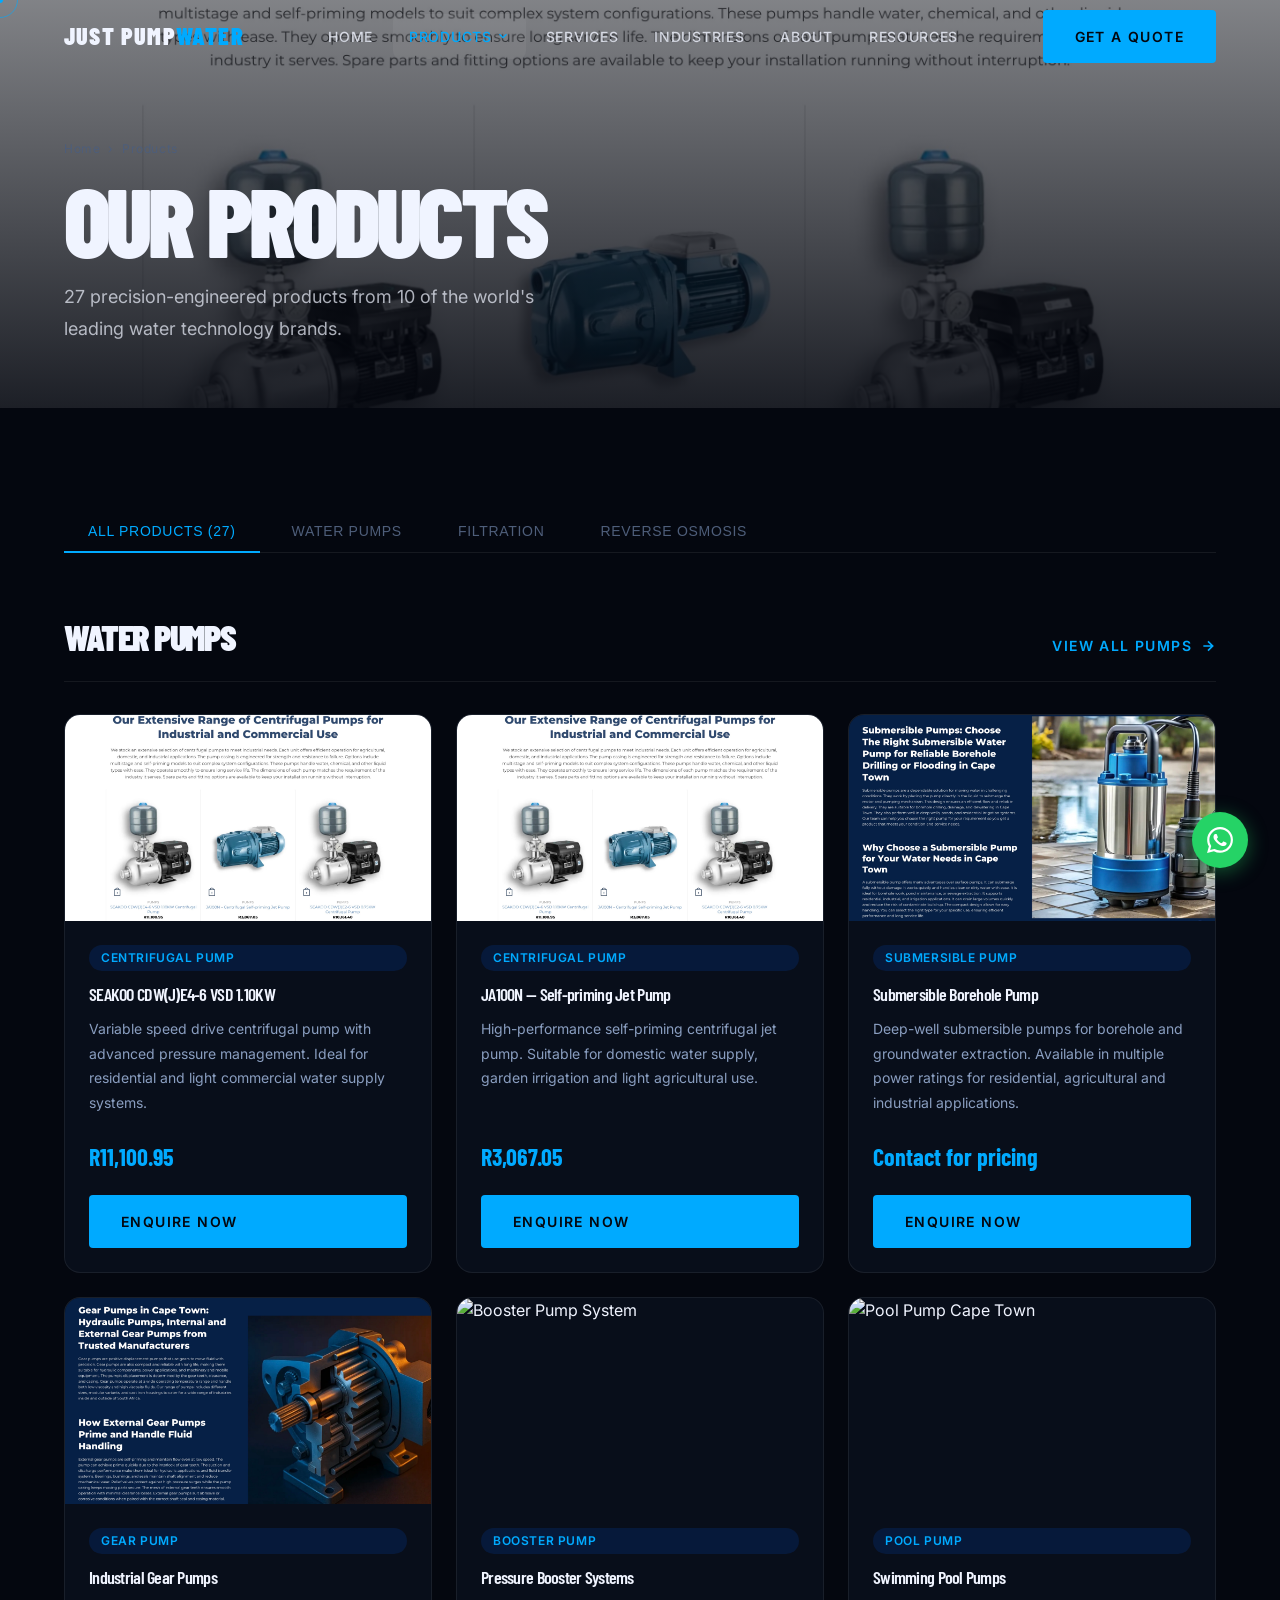
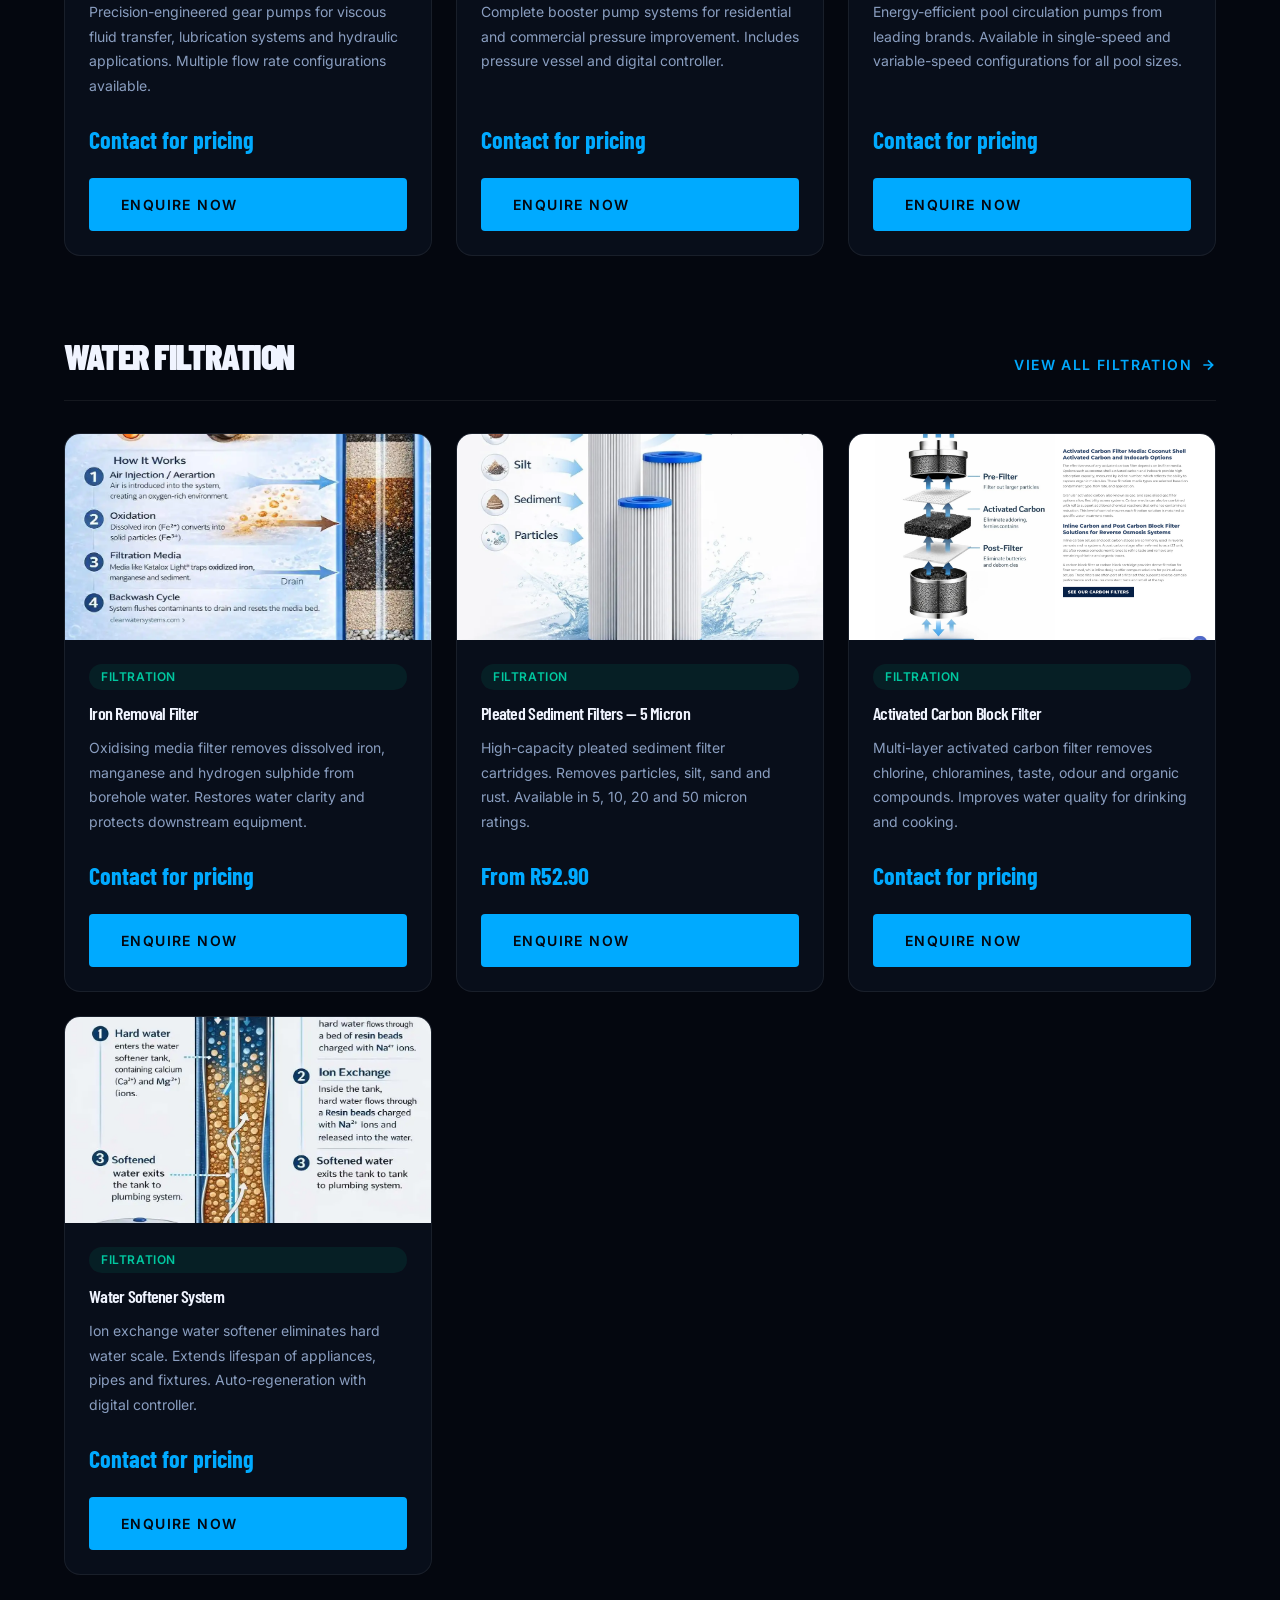
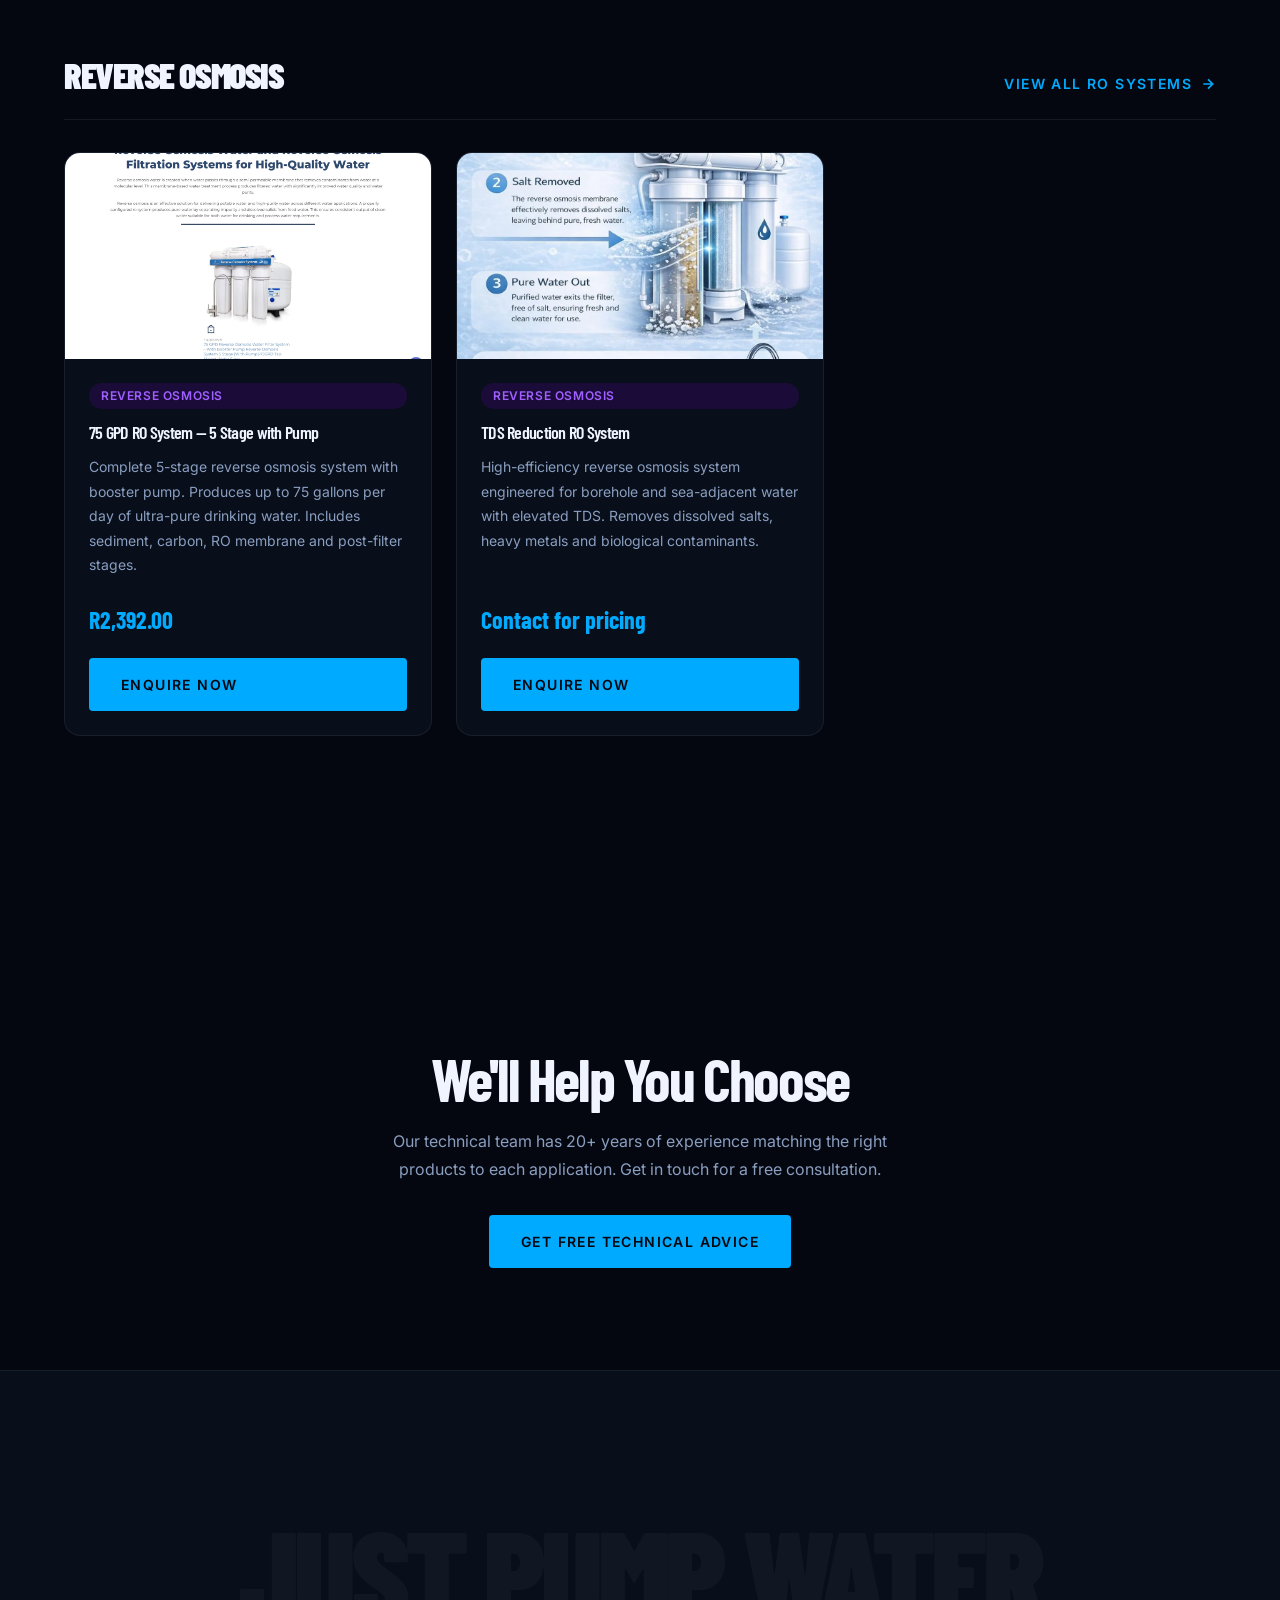
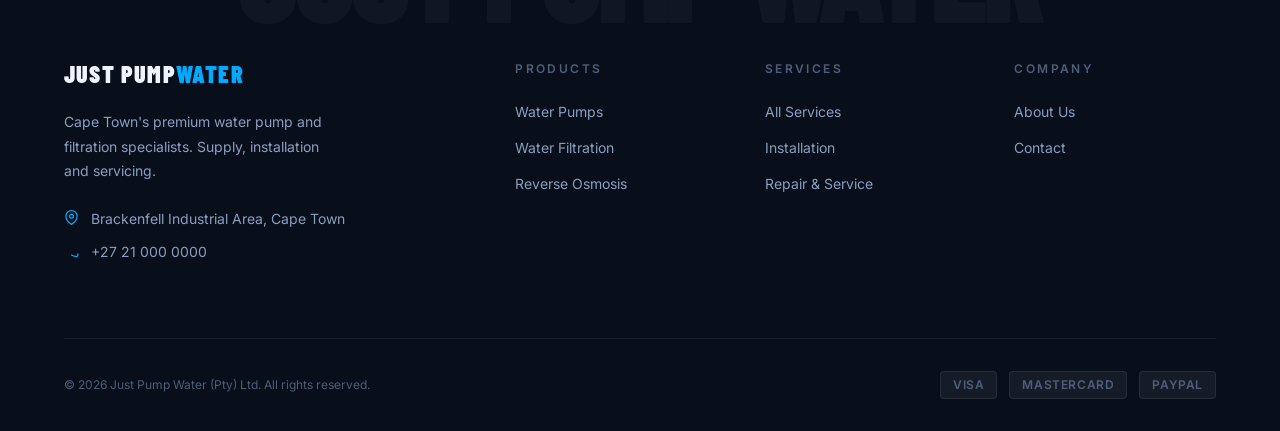
==== commit f6123118: "Fix products catalogue category filter tabs" ====
--- a/pages/products.html
+++ b/pages/products.html
@@ -87,9 +87,9 @@
 <section class="section products-catalogue">
   <div class="container">
 
-    <div class="catalogue-tabs" data-tabs>
+    <div class="catalogue-tabs" data-catalogue-filter>
       <div class="tab-list" role="tablist">
-        <button class="tab-btn" data-tab="all" role="tab" aria-selected="true">All Products (27)</button>
+        <button class="tab-btn is-active" data-tab="all" role="tab" aria-selected="true">All Products (27)</button>
         <button class="tab-btn" data-tab="pumps" role="tab">Water Pumps</button>
         <button class="tab-btn" data-tab="filtration" role="tab">Filtration</button>
         <button class="tab-btn" data-tab="ro" role="tab">Reverse Osmosis</button>
@@ -97,7 +97,7 @@
     </div>
 
     <!-- PUMPS CATEGORY -->
-    <div class="catalogue-section" id="pumps" data-animate="fade-up">
+    <div class="catalogue-section" id="pumps" data-category="pumps" data-animate="fade-up">
       <div class="catalogue-section-header">
         <h2>Water Pumps</h2>
         <a href="pumps.html" class="btn-arrow">
@@ -190,7 +190,7 @@
     </div>
 
     <!-- FILTRATION CATEGORY -->
-    <div class="catalogue-section" id="filtration" data-animate="fade-up">
+    <div class="catalogue-section" id="filtration" data-category="filtration" data-animate="fade-up">
       <div class="catalogue-section-header">
         <h2>Water Filtration</h2>
         <a href="filtration.html" class="btn-arrow">
@@ -257,7 +257,7 @@
     </div>
 
     <!-- REVERSE OSMOSIS CATEGORY -->
-    <div class="catalogue-section" id="reverse-osmosis-section" data-animate="fade-up">
+    <div class="catalogue-section" id="reverse-osmosis-section" data-category="ro" data-animate="fade-up">
       <div class="catalogue-section-header">
         <h2>Reverse Osmosis</h2>
         <a href="reverse-osmosis.html" class="btn-arrow">
